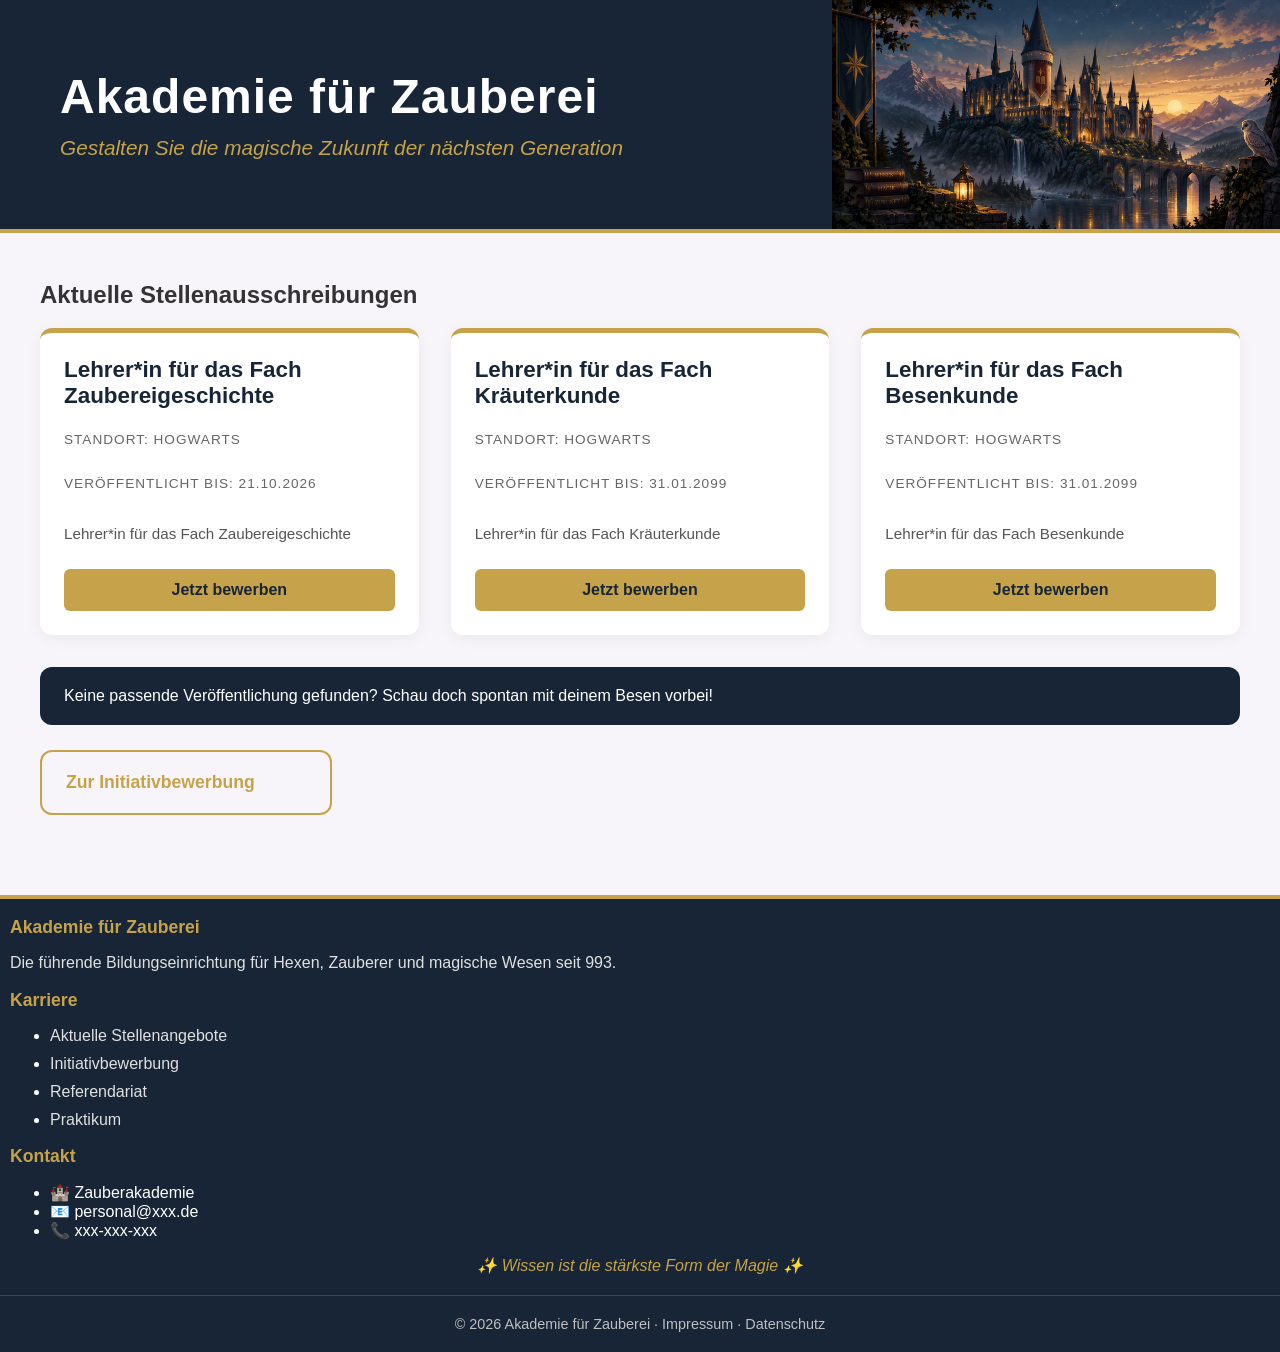
==== hogwarts.html @ 925995ef "Update hogwarts.html" ====
<!DOCTYPE html>
<html lang="de">
<head>
  <meta charset="UTF-8">
  <meta name="viewport" content="width=device-width, initial-scale=1.0">
  <title>Bewerberportal | Zaubereiakademie</title>
  <style>
    /* --- MODERNES & MAGISCHES DESIGN (CSS) --- */
    :root {
      --blue: #172536; /* Blau */
      --gold: #C6A34A; /* Gold */
      --red: #7A263A; /*Rot*/
      --green: #176B52;/*Grün*/
      --text-color: #333;
      --bg-color: #f7f5fa;
      --card-bg: #ffffff;
    }

    body {
      font-family: 'Segoe UI', Tahoma, Geneva, Verdana, sans-serif;
      background-color: var(--bg-color);
      color: var(--text-color);
      margin: 0;
      padding: 0;
    }

    /*header {
      background-color: var(--blue);
      color: white;
      text-align: center;
      padding: 3rem 1rem;
      border-bottom: 4px solid var(--gold);
    }*/

    header {
    display: flex;
    align-items: stretch;

    background: var(--blue);
    border-bottom: 4px solid var(--gold);

    min-height: 220px;
    overflow: hidden;
}

.header-image {
    flex: 0 0 35%;
    width: 35%;
}

.header-image img {
    width: 100%;
    height: 100%;

    object-fit: cover;
    object-position: center;
    display: block;
}

.header-content {
    flex: 1;

    display: flex;
    flex-direction: column;
    justify-content: center;

    padding: 40px 60px;
}

.header-content h1 {
    margin: 0;
    color: white;
    font-size: 3rem;
}

.header-content p {
    margin-top: 12px;
    color: var(--gold);
    font-style: italic;
    font-size: 1.3rem;
}

    header h1 {
      margin: 0;
      font-size: 2.5rem;
      letter-spacing: 1px;
    }

    header p {
      margin: 0.5rem 0 0 0;
      color: var(--gold);
      font-style: italic;
      font-size: 1.2rem;
    }

    main {
      max-width: 1200px;
      margin: 3rem auto;
      padding: 0 1rem;
    }

    /* Grid-Layout für die modernen Cards */
    .grid-container {
      display: grid;
      grid-template-columns: repeat(auto-fill, minmax(300px, 1fr));
      gap: 2rem;
    }

    /* Card-Styling */
    .card {
      background-color: var(--card-bg);
      border-radius: 12px;
      box-shadow: 0 4px 15px rgba(0, 0, 0, 0.05);
      padding: 1.5rem;
      border-top: 5px solid var(--gold);
      display: flex;
      flex-direction: column;
      transition: transform 0.2s ease, box-shadow 0.2s ease;
    }

    .card:hover {
      transform: translateY(-5px);
      box-shadow: 0 8px 25px rgba(44, 26, 77, 0.15);
    }

    .card h3 {
      margin-top: 0;
      color: var(--blue);
      font-size: 1.4rem;
    }

    .card .location {
      font-size: 0.85rem;
      text-transform: uppercase;
      letter-spacing: 1px;
      color: #666;
      margin-bottom: 1rem;
    }

    .card .publishToDate {
      font-size: 0.85rem;
      text-transform: uppercase;
      letter-spacing: 1px;
      color: #666;
      margin-bottom: 1rem;
    }

    .card .shortName {
      font-size: 0.95rem;
      line-height: 1.5;
      color: #555;
      flex-grow: 1; /* Drückt den Button nach unten */
      margin-bottom: 1.5rem;
    }

    .btn-bewerben {
      display: inline-block;
      text-align: center;
      background-color: var(--gold);
      color: var(--blue);
      text-decoration: none;
      font-weight: bold;
      padding: 0.75rem;
      border-radius: 6px;
      transition: background 0.2s;
    }

    .btn-bewerben:hover {
      background-color: var(--red);
      color: white;
    }

    .card:has(.btn-bewerben:hover){
      border-top-color: var(--red);
    }

    .error-msg {
      color: #721c24;
      background-color: #f8d7da;
      padding: 1rem;
      border-radius: 6px;
      grid-column: 1 / -1;
      text-align: center;
    }

    .initiativ{
      margin-top:2rem;
  
      background:var(--blue);
      color:white;
  
      padding:1.25rem 1.5rem;
      border-radius:12px;
    }

    a.initiativ {
    display: block;
    background: var(--bg-color);
    width: 20%;
    color: var(--gold);
    text-decoration: none;
    padding: 20px 24px;
    margin-top: 25px;
    border-radius: 12px;
    border: 2px solid var(--gold);
    font-size: 1.1rem;
    font-weight: 700;
      
    }
    
    a.initiativ:hover {
      border: 2px solid var(--red);
      transition: border 0.2s;
      box-shadow: 0 8px 25px rgba(44, 26, 77, 0.15);
      color: var(--red);
    }

    .footer-motto {
    text-align: center;
    color: var(--gold);

    font-style: italic;
    padding-bottom: 20px;
    }
    
    footer {
    background: var(--blue);
    color: white;
    margin-top: 80px;
    border-top: 4px solid var(--gold);
  }

  .footer-content {
      max-width: 1200px;
      margin: 0 auto;
  
      display: grid;
      grid-template-columns: repeat(auto-fit, minmax(220px, 1fr));
  
      gap: 40px;
  
      padding: 50px 30px;
  }

  .footer-column {
    margin-left: 10px;
  }
  
  .footer-column h3 {
      color: var(--gold);
      margin-bottom: 15px;
      font-size: 1.1rem;
  }
  
  .footer-column p,
  .footer-column a {
      display: block;
  
      color: #e0e0e0;
      text-decoration: none;
  
      margin-bottom: 10px;
  
      transition: color .2s ease;
  }
  
  .footer-column a:hover {
      color: var(--gold);
  }
  
  .footer-bottom {
      text-align: center;
  
      padding: 20px;
  
      border-top: 1px solid rgba(255,255,255,.15);
  
      color: #bfbfbf;
      font-size: .9rem;
  }

    
  </style>
</head>
<body>

  <header>
    <div class="header-content"><h1>Akademie für Zauberei</h1>
    <p>Gestalten Sie die magische Zukunft der nächsten Generation</p></div>
    <img class= "header-image" src="bild.png">
  </header>

  <main>
    <h2>Aktuelle Stellenausschreibungen</h2>
    
    <!-- Hier fügt das JavaScript die XML-Daten als Cards ein -->
    <div id="ausschreibungen-container" class="grid-container">
      <p>Die magischen Ausschreibungen werden geladen...</p>
    </div>

    <div>
      <p class="initiativ">Keine passende Veröffentlichung gefunden? Schau doch spontan mit deinem Besen vorbei!</p>
      <a class="initiativ" href="https://hannit.pi-asp.de/bewerber-web/?companyEid=0001&tenant=27700&lang=D&canShare=true&Uid=FC7584FC331BDD9B674EEB07611A4FDC#position,id=d33fb936-94c6-499a-8a7c-9f6acdfbdbf0">Zur Initiativbewerbung</a>
    </div>

  </main>

  <footer>
    <div class="footer-grid">

        <div class="footer-column">
            <h3>Akademie für Zauberei</h3>
            <p>
                Die führende Bildungseinrichtung für Hexen, Zauberer
                und magische Wesen seit 993.
            </p>
        </div>

        <div class="footer-column">
            <h3>Karriere</h3>
            <ul>
                <li><a href="#">Aktuelle Stellenangebote</a></li>
                <li><a href="https://hannit.pi-asp.de/bewerber-web/?companyEid=0001&tenant=27700&lang=D&canShare=true&Uid=FC7584FC331BDD9B674EEB07611A4FDC#position,id=d33fb936-94c6-499a-8a7c-9f6acdfbdbf0">Initiativbewerbung</a></li>
                <li><a href="#" class="disabled-link">Referendariat</a></li>
                <li><a href="#" class="disabled-link">Praktikum</a></li>
            </ul>
        </div>

        <div class="footer-column">
            <h3>Kontakt</h3>
            <ul>
                <li>🏰 Zauberakademie</li>
                <li>📧 personal@xxx.de</li>
                <li>📞 xxx-xxx-xxx</li>
            </ul>
        </div>
        <div class="footer-motto">
    ✨ Wissen ist die stärkste Form der Magie ✨
  </div>
    </div>

    <div class="footer-bottom">
        © 2026 Akademie für Zauberei · Impressum · Datenschutz
    </div>
</footer>

  <!-- --- FUNKTIONALITÄT (JAVASCRIPT) --- -->
  <script>
    // Funktion zum Laden und Parsen der XML
    fetch('jobs.xml')
      .then(response => {
        if (!response.ok) {
          throw new Error('Der Zaubereikristall muss neu aufgeladen werden.');
        }
        return response.text();
      })
      .then(xmlString => {
        const parser = new DOMParser();
        const xmlDoc = parser.parseFromString(xmlString, "application/xml");
        const container = document.getElementById('ausschreibungen-container');
        container.innerHTML = ''; // Lade-Text entfernen

        // Alle <job>-Elemente aus der XML holen
        const jobs = xmlDoc.getElementsByTagName('job');

        if(jobs.length === 0) {
          container.innerHTML = '<p>Aktuell sind keine Stellen offen.</p>';
          return;
        }

        // Schleife durch alle Jobs
        for (let i = 0; i < jobs.length; i++) {
          const title = jobs[i].getElementsByTagName('title')[0]?.textContent || 'Kein Titel';
          const location = jobs[i].getElementsByTagName('location')[0]?.textContent || 'Hauptstandort';
          const shortName = jobs[i].getElementsByTagName('shortName')[0]?.textContent || '';
          const url = jobs[i].getElementsByTagName('url')[0]?.textContent || '';

          //Datum umwandeln          
          const publishedToDate = new Intl.DateTimeFormat('de-DE', {
            day: '2-digit',
            month: '2-digit',
            year: 'numeric'
          }).format(new Date((jobs[i].getElementsByTagName('publishToDate')[0]?.textContent).replace(/\./g, '-')));

          // HTML für eine einzelne Card erstellen
          const card = document.createElement('div');
          card.className = 'card';

          card.innerHTML = `
            <h3>${title}</h3>
            <div class="location">Standort: ${location}</div>
            <p class="publishToDate">Veröffentlicht bis: ${publishedToDate}</p>
            <p class="shortName">${shortName}</p>
            <a href="${url}" class="btn-bewerben">Jetzt bewerben</a>
          `;

          // Card dem Grid hinzufügen
          container.appendChild(card);
        }
      })
      .catch(error => {
        console.error('Fehler:', error);
        document.getElementById('ausschreibungen-container').innerHTML = `
          <div class="error-msg">
            Die Stellenausschreibungen konnten nicht geladen werden. (Fehler: XML fehlt oder CORS-Problem)
          </div>
        `;
      });
    document.querySelectorAll('.disabled-link').forEach(link => {
        link.addEventListener('click', function(e) {
            e.preventDefault();
    
            alert('Dieser Bereich befindet sich aktuell noch in Vorbereitung. Bitte schauen Sie später erneut vorbei.');
        });
    });
  </script>
</body>
</html>
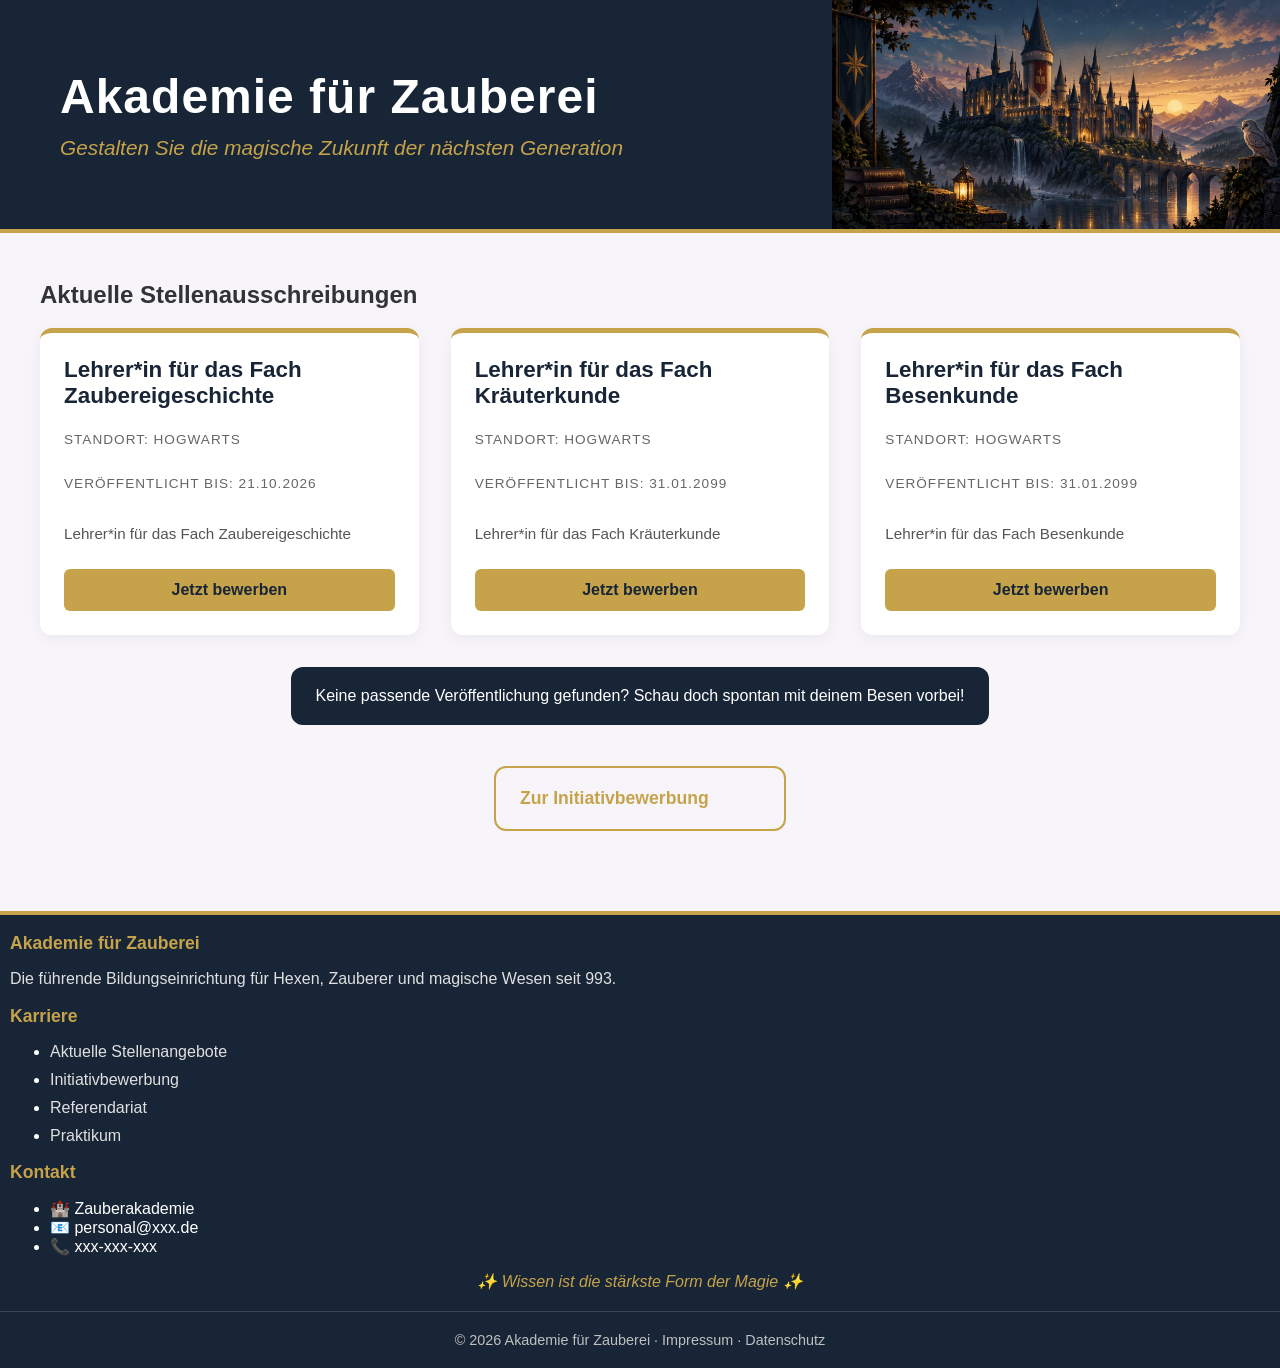
==== commit 66fb96a5: "Update hogwarts.html" ====
--- a/hogwarts.html
+++ b/hogwarts.html
@@ -183,6 +183,11 @@
       text-align: center;
     }
 
+    .initiativ-div {
+      display:grid;
+      justify-items:center;
+    }
+
     .initiativ{
       margin-top:2rem;
   
@@ -195,6 +200,7 @@
 
     a.initiativ {
     display: block;
+    overflow-wrap: break-word;
     background: var(--bg-color);
     width: 20%;
     color: var(--gold);
@@ -298,7 +304,7 @@
       <p>Die magischen Ausschreibungen werden geladen...</p>
     </div>
 
-    <div>
+    <div class="initiativ-div">
       <p class="initiativ">Keine passende Veröffentlichung gefunden? Schau doch spontan mit deinem Besen vorbei!</p>
       <a class="initiativ" href="https://hannit.pi-asp.de/bewerber-web/?companyEid=0001&tenant=27700&lang=D&canShare=true&Uid=FC7584FC331BDD9B674EEB07611A4FDC#position,id=d33fb936-94c6-499a-8a7c-9f6acdfbdbf0">Zur Initiativbewerbung</a>
     </div>
@@ -410,7 +416,7 @@
         link.addEventListener('click', function(e) {
             e.preventDefault();
     
-            alert('Dieser Bereich befindet sich aktuell noch in Vorbereitung. Bitte schauen Sie später erneut vorbei.');
+            alert('Aktuell bieten wir keine Plätze an. Versuche es bitte über die Initiativbewerbungen.');
         });
     });
   </script>
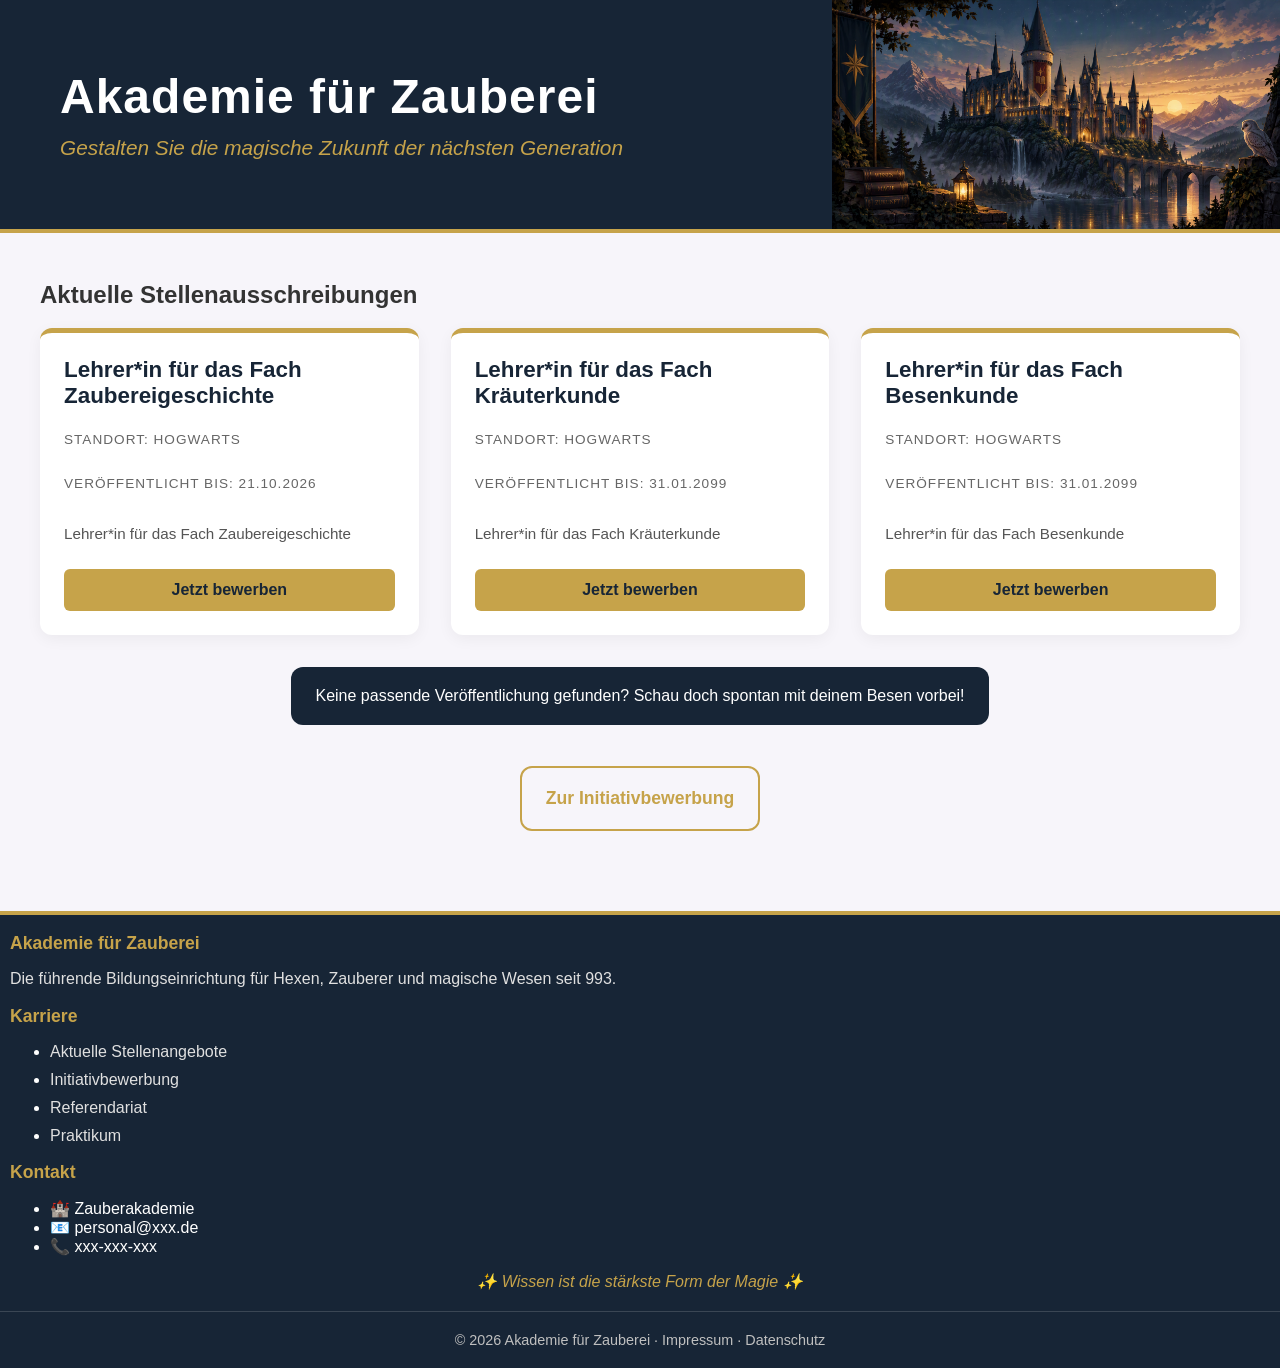
==== commit eec2d875: "Update hogwarts.html" ====
--- a/hogwarts.html
+++ b/hogwarts.html
@@ -202,7 +202,7 @@
     display: block;
     overflow-wrap: break-word;
     background: var(--bg-color);
-    width: 20%;
+    width: fit-content;
     color: var(--gold);
     text-decoration: none;
     padding: 20px 24px;
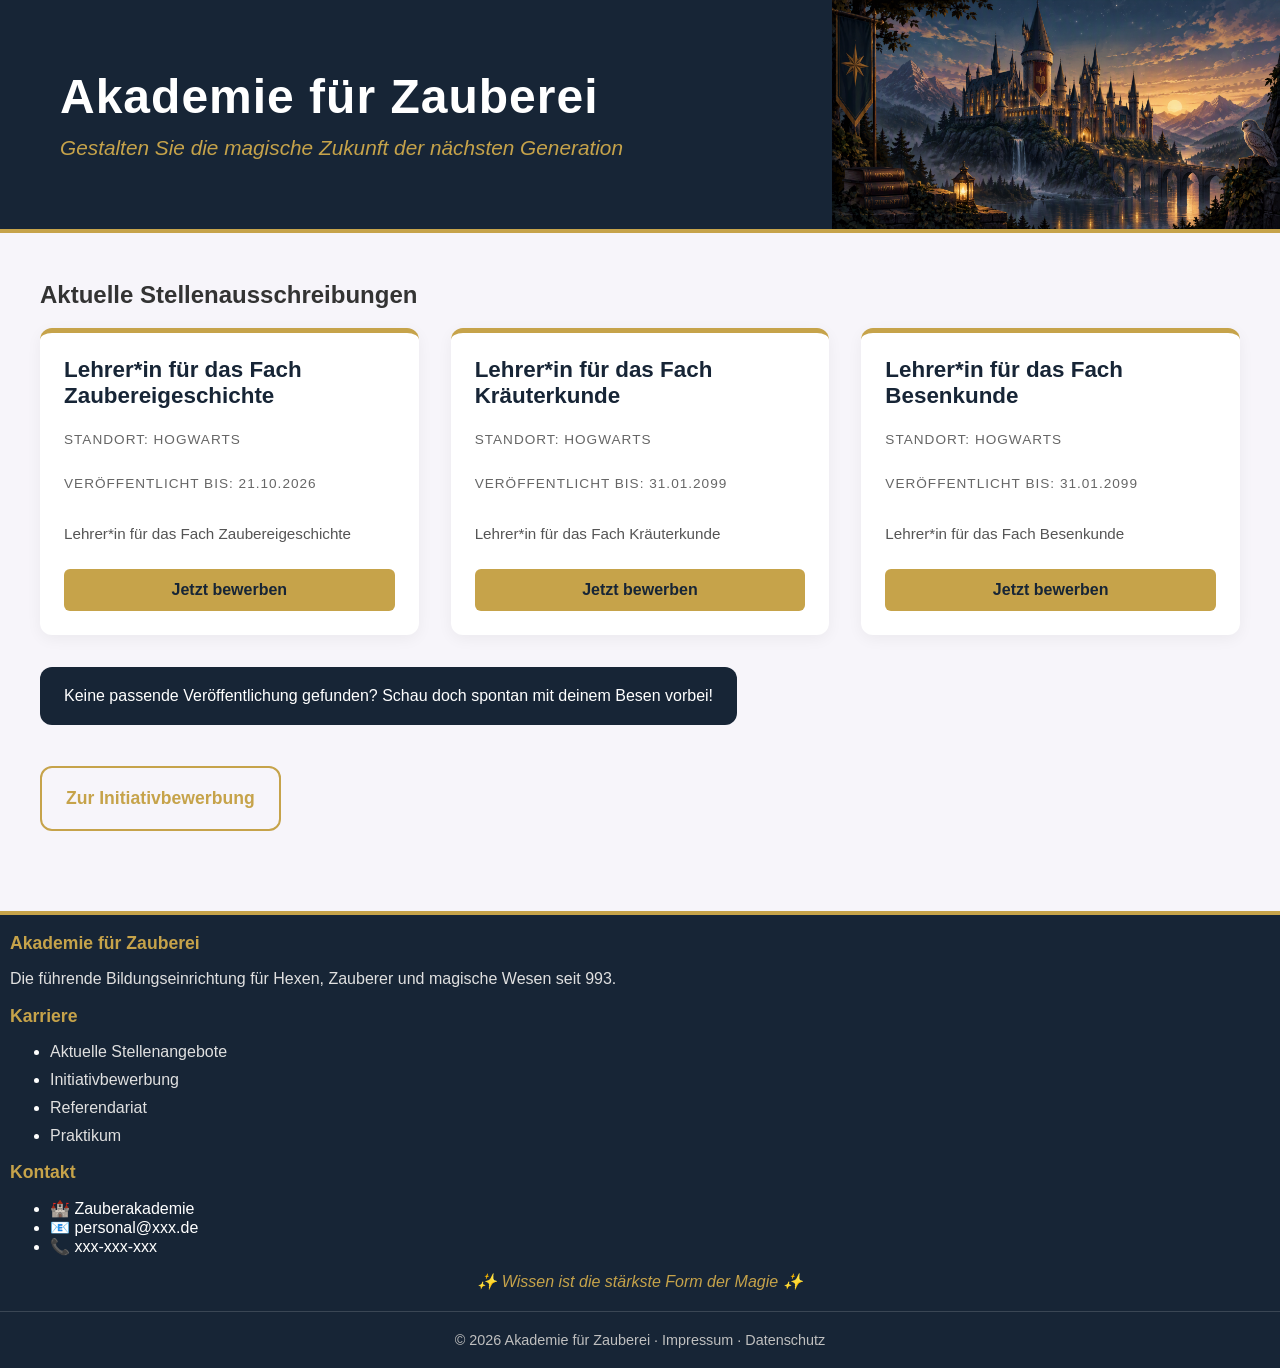
==== commit 0c107636: "Update hogwarts.html" ====
--- a/hogwarts.html
+++ b/hogwarts.html
@@ -187,7 +187,14 @@
       display:grid;
       justify-items:center;
     }
-
+    
+    @media (min-width: 768px) {
+      .initiativ-div {
+        display:grid;
+        justify-items:left;
+      }
+    }  
+    
     .initiativ{
       margin-top:2rem;
   
